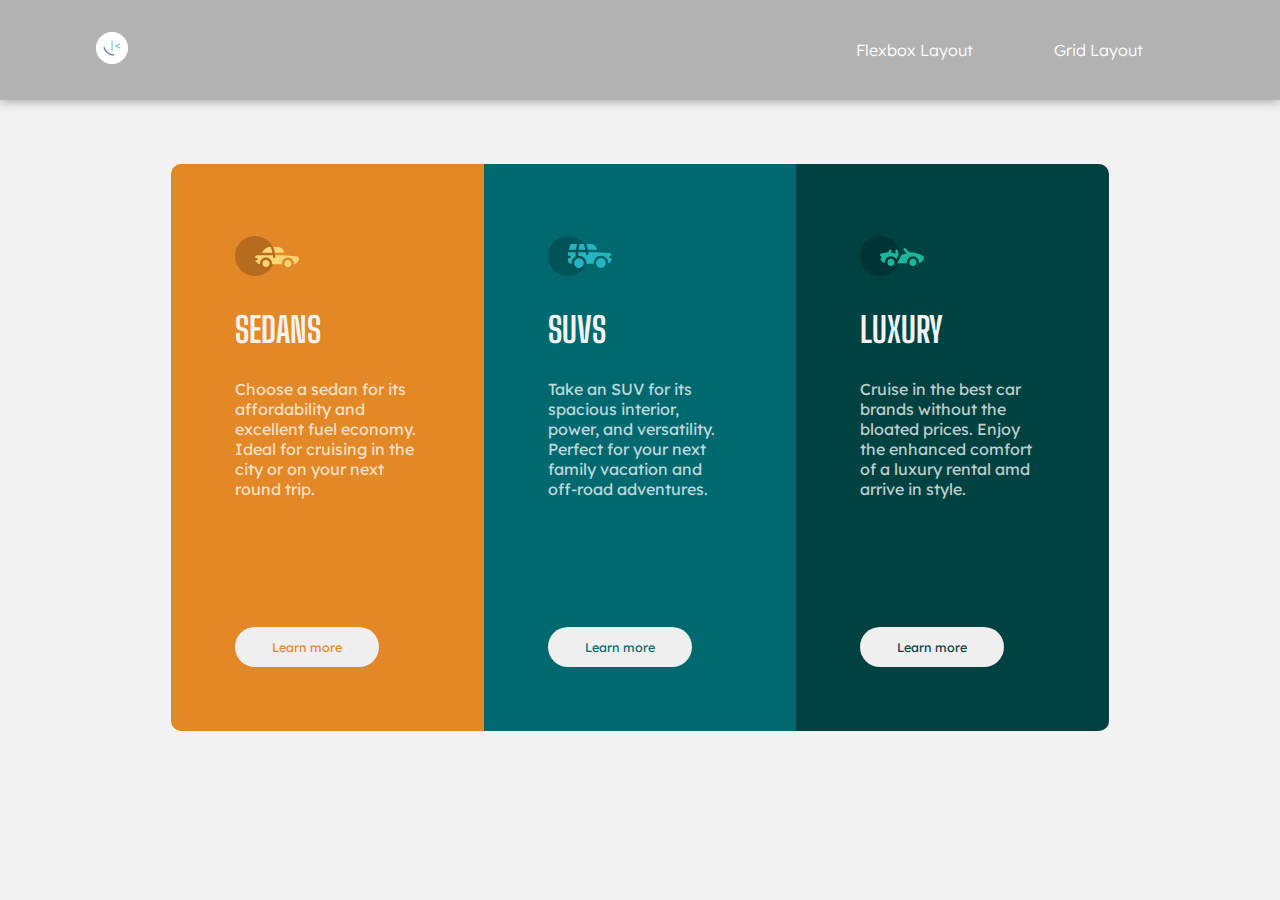
==== pages/CSS-Flexbox.html @ b99c587c "Navigation bar and Flexbox Layout Design" ====
<!DOCTYPE html>
<html>
    <head>
        <meta charset="utf-8">
        <meta http-equiv="X-UA-Compatible" content="IE=edge">
        <title></title>
        <meta name="description" content="">
        <meta name="viewport" content="width=device-width, initial-scale=1">
        <link rel="stylesheet" href="../assets/styles.css">
    </head>
    <body>
        <div class="header">
            <div class="logo">
                <img src="../assets/icons/favicon-32x32.png" alt="logo">
            </div>
            <nav class="navbar">
                <ul>
                    <li><a href="./CSS-Flexbox.html">Flexbox Layout</a></li>
                    <li><a href="./CSS-Grid.html">Grid Layout</a></li>
                </ul>
            </nav>
        </div>

        <div class="page-content">
            <div class="flex-container">
                <div class="sedans padding">
                    <img src="../assets/icons/icon-sedans.svg" alt="sedans">
                    <h2>SEDANS</h2>
                    <p>Choose a sedan for its affordability and excellent fuel economy.
                    Ideal for cruising in the city or on your next round trip.
                    </p>
                    <button class="btn" style="color: hsl(31, 77%, 52%);">Learn more</button>
                </div>
                <div class="suvs padding">
                    <img src="../assets/icons/icon-suvs.svg" alt="suvs">
                    <h2>SUVS</h2>
                    <p>Take an SUV for its spacious interior, power, and versatility.
                    Perfect for your next family vacation and off-road adventures.</p>
                    <button class="btn" style="color: hsl(184, 100%, 22%);">Learn more</button>
                </div>
                <div class="luxury padding">
                    <img src="../assets/icons/icon-luxury.svg" alt="luxury">
                    <h2>LUXURY</h2>
                    <p>Cruise in the best car brands without the bloated prices.
                    Enjoy the enhanced comfort of a luxury rental amd arrive in style.</p>
                    <button class="btn" style="color: hsl(179, 100%, 13%);">Learn more</button>
                </div>
            </div>
        </div>
    </body>
</html>
---- assets/styles.css ----
@import url('https://fonts.googleapis.com/css2?family=Lexend+Deca:wght@100;200;300;400;500;600;700;800;900&display=swap');
@import url('https://fonts.googleapis.com/css2?family=Big+Shoulders+Display:wght@100;200;300;400;500;600;700;800;900&display=swap');

:root{
    --body-color: hsla(0, 0%, 100%, 0.75);
    --light-gray: hsl(0, 0%, 95%);
    --bright-orange: hsl(31, 77%, 52%);
    --dark-cyan: hsl(184, 100%, 22%);
    --very-dark-cyan: hsl(179, 100%, 13%);
    --header-text: 'Big Shoulders Display', cursive;
    --body-text: 'Lexend Deca', sans-serif;
}

body{
    background-color: var(--light-gray);
    padding: 0;
    margin: auto;
    width: 100%;
    height: 100%;
}

.header{
    background-color: hsl(0, 1%, 70%);
    box-shadow: 0 1px 10px rgb(158, 158, 158);
    display: flex;
    flex-direction: row;
    justify-content: space-between;
}

.logo{
    margin: 1.5rem 6rem;
}

img{
    margin-top: 0.5rem;
}

.navbar{
    margin: 1.5rem 6rem;
}

.navbar ul{
    display: flex;
    direction: row;
    justify-content: space-between;
    align-items: center;
}

.navbar ul li {
    list-style: none;
    padding: 0 20px;
}

.navbar ul li a{
    text-decoration: none;
    font-family: var(--body-text);
    color: white;
    font-weight: 300;
    font-size: 16px;
    padding: 0 1.3rem;
    cursor: pointer;
}

.navbar ul li a:hover{
    color: rgb(120, 248, 248);
    text-decoration: underline;
}

.page-content{
    margin-top: 4rem
}

.flex-container{
    display: flex;
    flex-direction: row;
    justify-content: center;
    align-items: center;
    width: 78%;
    margin: auto;
}

.sedans{
    background-color: var(--bright-orange);
    border-radius: 10px 0 0 10px;
}

.suvs{
    background-color: var(--dark-cyan);
}

.luxury{
    background-color: var(--very-dark-cyan);
    border-radius: 0 10px 10px 0;
}

.padding{
    width: 18.5%;
    padding: 4rem
}

h2{
    font-family: var(--header-text);
    font-size: 35px;
    font-weight: 700;
    color: var(--light-gray);
}

p{
    font-family: var(--body-text);
    font-weight: 400;
    color: var(--body-color);
}

.btn{
    margin-top: 7rem;
    width: 9rem;
    padding: 12px;
    border: none;
    outline: none;
    border-radius: 20px;
    font-family: var(--body-text);
    font-weight: 400;
    font-size: 12.5px;
    cursor: pointer;
}
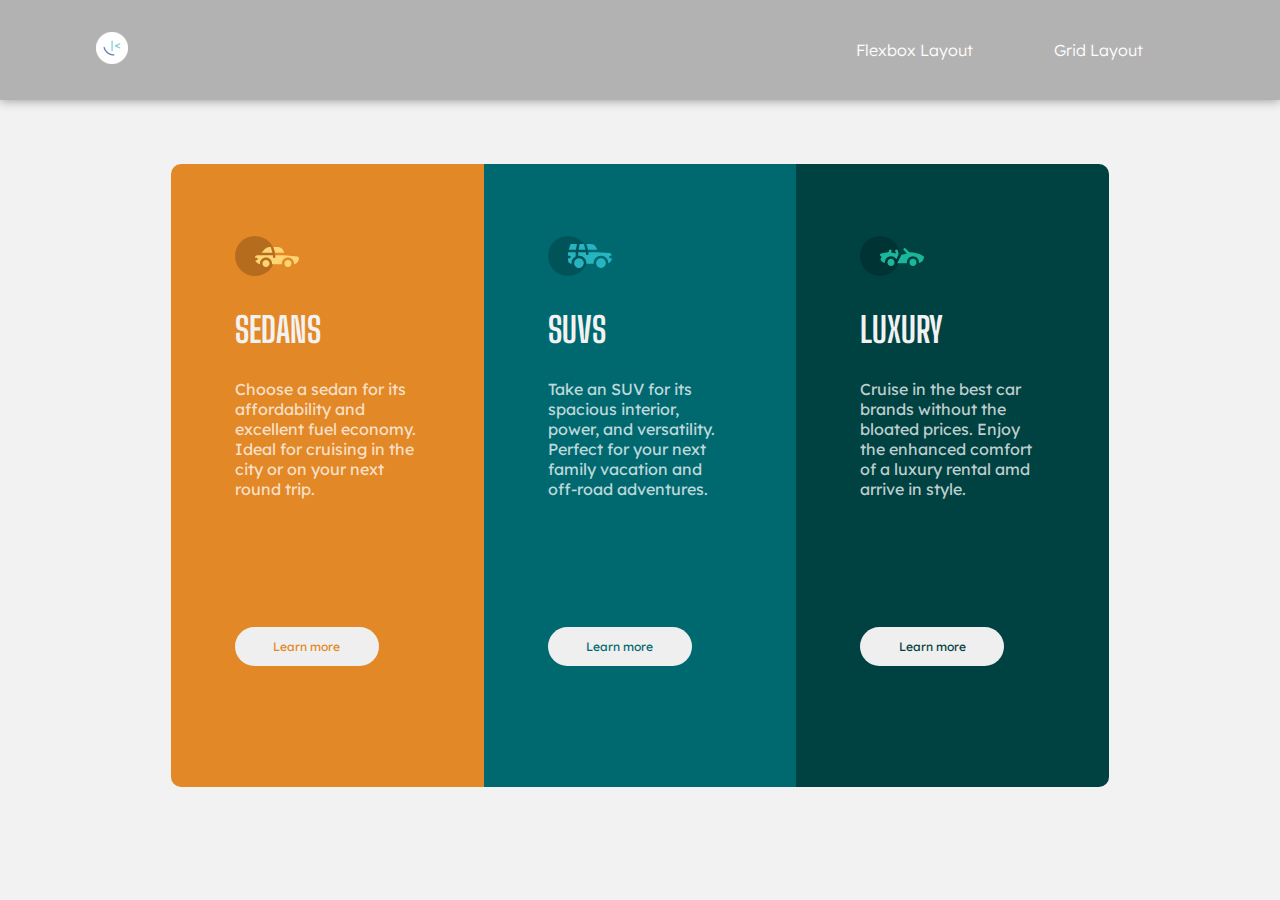
==== commit 86eac27f: "button update" ====
--- a/pages/CSS-Flexbox.html
+++ b/pages/CSS-Flexbox.html
@@ -29,21 +29,21 @@
                     <p>Choose a sedan for its affordability and excellent fuel economy.
                     Ideal for cruising in the city or on your next round trip.
                     </p>
-                    <button class="btn" style="color: hsl(31, 77%, 52%);">Learn more</button>
+                    <button class="btn sedans-btn-color">Learn more</button>
                 </div>
                 <div class="suvs padding">
                     <img src="../assets/icons/icon-suvs.svg" alt="suvs">
                     <h2>SUVS</h2>
                     <p>Take an SUV for its spacious interior, power, and versatility.
                     Perfect for your next family vacation and off-road adventures.</p>
-                    <button class="btn" style="color: hsl(184, 100%, 22%);">Learn more</button>
+                    <button class="btn suvs-btn-color">Learn more</button>
                 </div>
                 <div class="luxury padding">
                     <img src="../assets/icons/icon-luxury.svg" alt="luxury">
                     <h2>LUXURY</h2>
                     <p>Cruise in the best car brands without the bloated prices.
                     Enjoy the enhanced comfort of a luxury rental amd arrive in style.</p>
-                    <button class="btn" style="color: hsl(179, 100%, 13%);">Learn more</button>
+                    <button class="btn luxury-btn-color">Learn more</button>
                 </div>
             </div>
         </div>
--- a/assets/styles.css
+++ b/assets/styles.css
@@ -83,7 +83,6 @@
     background-color: var(--bright-orange);
     border-radius: 10px 0 0 10px;
 }
-
 .suvs{
     background-color: var(--dark-cyan);
 }
@@ -95,6 +94,7 @@
 
 .padding{
     width: 18.5%;
+    height: 55vh;
     padding: 4rem
 }
 
@@ -120,6 +120,89 @@
     border-radius: 20px;
     font-family: var(--body-text);
     font-weight: 400;
-    font-size: 12.5px;
+    font-size: 12px;
     cursor: pointer;
 }
+.sedans-btn-color{
+    color: var(--bright-orange);
+}
+.suvs-btn-color{
+    color: var(--dark-cyan);
+}
+.luxury-btn-color{
+    color: var(--very-dark-cyan);
+}
+
+.btn:hover{
+    background-color: transparent;
+    border: 1px solid var(--light-gray);
+}
+.sedans-btn-color:hover{
+    color: var(--light-gray);
+}
+.suvs-btn-color:hover{
+    color: var(--light-gray);
+}
+.luxury-btn-color:hover{
+    color: var(--light-gray);
+}
+
+
+
+
+
+
+
+.main-grid{
+    width: 50vw;
+    height: 70vh;
+    margin: auto;
+
+    display: grid;
+    grid-template-rows: 49% 49%;
+    align-content: space-between;
+}
+
+.top-grid{
+    width: 100%;
+    height: 100%;
+    display: grid;
+    grid-template-columns: 59% 39%;
+    justify-content: space-between;
+}
+
+.red{
+    width: 100%;
+    background-color: rgb(241, 73, 22);
+}
+
+.orange{
+    width: 100%;
+    background-color: orange;
+}
+
+.bottom-grid{
+    width: 100%;
+    height: 100%;
+    display: grid;
+    grid-template-columns: 49% 49%;
+    justify-content: space-between;
+}
+
+.green{
+    background-color: rgb(35, 201, 35);
+}
+
+.blue-grid{
+    display: grid;
+    grid-template-rows: 42% 53%;
+    align-content: space-between;
+}
+
+.top-blue{
+    background-color: rgb(65, 166, 206);
+}
+
+.bottom-blue{
+    background-color: rgb(65, 166, 206);
+}
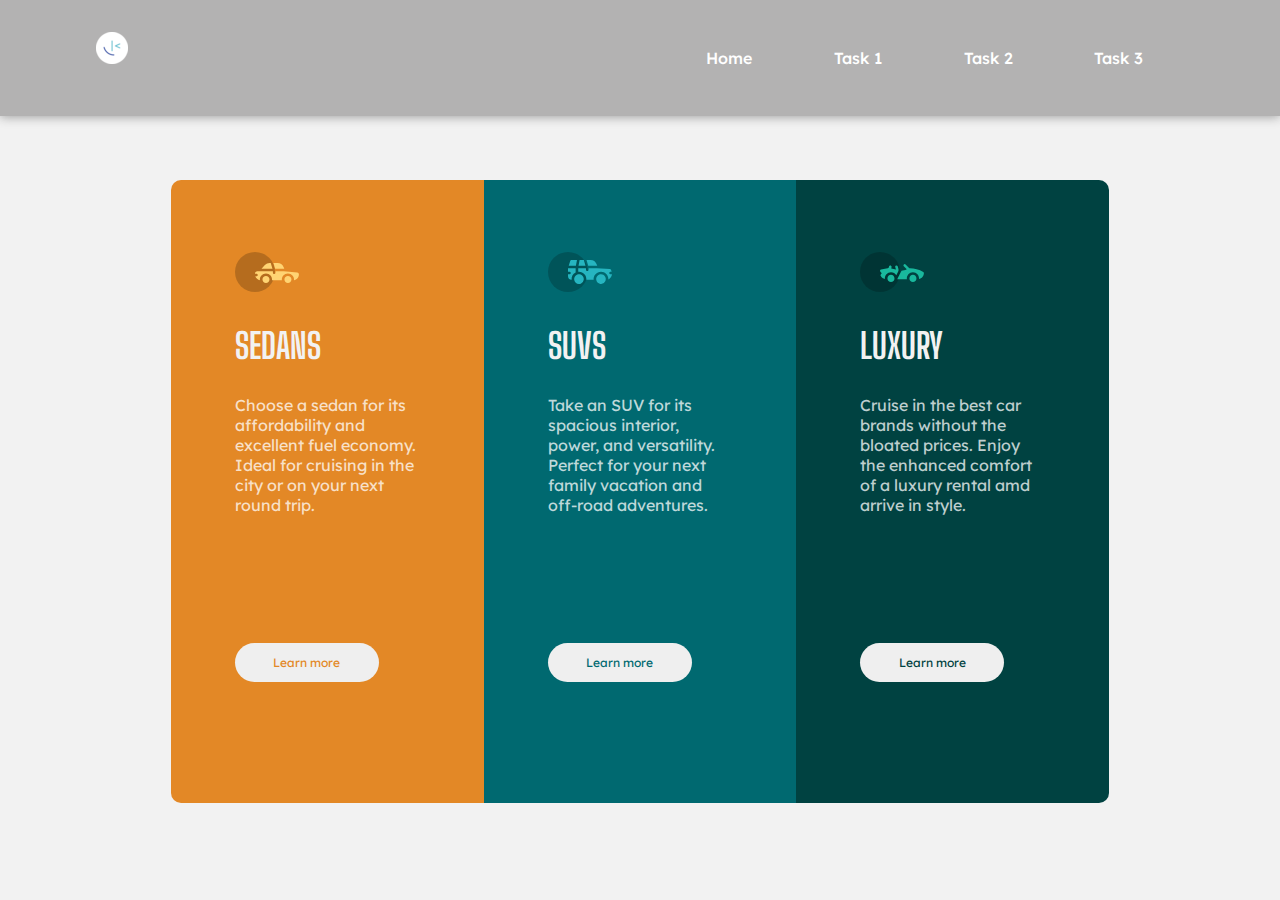
==== commit 7104432c: "Task Update" ====
--- a/pages/CSS-Flexbox.html
+++ b/pages/CSS-Flexbox.html
@@ -3,7 +3,7 @@
     <head>
         <meta charset="utf-8">
         <meta http-equiv="X-UA-Compatible" content="IE=edge">
-        <title></title>
+        <title>Task 1</title>
         <meta name="description" content="">
         <meta name="viewport" content="width=device-width, initial-scale=1">
         <link rel="stylesheet" href="../assets/styles.css">
@@ -15,8 +15,10 @@
             </div>
             <nav class="navbar">
                 <ul>
-                    <li><a href="./CSS-Flexbox.html">Flexbox Layout</a></li>
-                    <li><a href="./CSS-Grid.html">Grid Layout</a></li>
+                    <li><a href="../index.html">Home</a></li>
+                    <li><a href="./CSS-Flexbox.html">Task 1</a></li>
+                    <li><a href="./CSS-Grid.html">Task 2</a></li>
+                    <li><a href="./RegistrationPage.html">Task 3</a></li>
                 </ul>
             </nav>
         </div>
--- a/assets/styles.css
+++ b/assets/styles.css
@@ -1,16 +1,24 @@
 @import url('https://fonts.googleapis.com/css2?family=Lexend+Deca:wght@100;200;300;400;500;600;700;800;900&display=swap');
 @import url('https://fonts.googleapis.com/css2?family=Big+Shoulders+Display:wght@100;200;300;400;500;600;700;800;900&display=swap');
+@import url('https://fonts.googleapis.com/css2?family=Poppins:wght@100;200;300;400;500;600;700;800;900&display=swap');
 
 :root{
+    --header-text: 'Big Shoulders Display', cursive;
+    --body-text: 'Lexend Deca', sans-serif;
+    --poppins: 'Poppins', sans-serif;
     --body-color: hsla(0, 0%, 100%, 0.75);
     --light-gray: hsl(0, 0%, 95%);
     --bright-orange: hsl(31, 77%, 52%);
     --dark-cyan: hsl(184, 100%, 22%);
     --very-dark-cyan: hsl(179, 100%, 13%);
-    --header-text: 'Big Shoulders Display', cursive;
-    --body-text: 'Lexend Deca', sans-serif;
-}
-
+    --red: hsl(0, 100%, 74%); 
+    --green: hsl(154, 59%, 51%);
+    --blue: hsl(248, 32%, 49%);
+    --dark-blue: hsla(249, 10%, 26%, 0.2); 
+    --grayish-blue: hsl(246, 25%, 77%);
+}
+
+/*General Styles*/
 body{
     background-color: var(--light-gray);
     padding: 0;
@@ -36,7 +44,7 @@
 }
 
 .navbar{
-    margin: 1.5rem 6rem;
+    margin: 2rem 6rem;
 }
 
 .navbar ul{
@@ -55,14 +63,14 @@
     text-decoration: none;
     font-family: var(--body-text);
     color: white;
-    font-weight: 300;
+    font-weight: 500;
     font-size: 16px;
     padding: 0 1.3rem;
     cursor: pointer;
 }
 
 .navbar ul li a:hover{
-    color: rgb(120, 248, 248);
+    color: rgb(65, 221, 221);
     text-decoration: underline;
 }
 
@@ -70,6 +78,50 @@
     margin-top: 4rem
 }
 
+/* General Styles*/
+
+
+
+/* Specific Home Page Styles*/
+.content{
+    width: 50%;
+    margin: auto;
+}
+
+.preview{
+    margin: 2rem 0;
+    padding: 2rem;
+    background-color: rgb(224, 224, 224);
+    display: flex;
+    flex-direction: row;
+    justify-content: flex-start;
+    align-items: center;
+}
+
+.preview img{
+    width: 30%;
+    border-radius: 5px;
+}
+
+.preview a{
+    font-family: var(--body-text);
+    font-size: 20px;
+    text-decoration: none;
+    color: #4b4848;
+    margin-left: 3rem;
+}
+
+.preview a:hover{
+    text-decoration: underline;
+    color: rgb(8, 182, 182);
+}
+
+
+/*Specific Home Page Styles*/
+
+
+
+/*Specific Task 1 - CSS Flexbox Styles*/
 .flex-container{
     display: flex;
     flex-direction: row;
@@ -147,12 +199,10 @@
     color: var(--light-gray);
 }
 
-
-
-
-
-
-
+/*Specific Task 1- CSS Flexbox Styles*/
+
+
+/*Specific Task 2- CSS Grid Styles*/
 .main-grid{
     width: 50vw;
     height: 70vh;
@@ -206,3 +256,119 @@
 .bottom-blue{
     background-color: rgb(65, 166, 206);
 }
+
+/*Specific Task 2- CSS Grid Styles*/
+
+
+/*Specific Task 3-Registration Page*/
+.reg{
+    width: 90%;
+    margin: 2rem auto;
+}
+.reg-content{
+    display: flex;
+    flex-direction: row;
+    align-items: center;
+    /*column-gap: 10rem;*/
+
+    background-image: url("./images/bg-intro-desktop.png");
+    background-size: 100%;
+    background-color: var(--red);
+}
+
+.article{
+    margin-left: 8.5rem;
+    margin-top: 5rem;
+}
+
+.article-header{
+    font-family: var(--poppins);
+    font-weight: 700;
+    font-size: 43px;
+    line-height: 40px;
+    margin-bottom: 2.9rem;
+}
+
+.article-body{
+    font-family: var(--poppins);
+    font-weight: 400;
+}
+
+.reg-form{
+    width: 100vw;
+    display: flex;
+    flex-direction: column;
+    justify-content: center;
+    align-items: center;
+    margin: 7rem 0;
+    margin-right: 3.5rem;
+}
+
+form{
+    display: flex;
+    flex-direction: column;
+    font-family: var(--poppins);
+    justify-content: center;
+}
+
+.form-header{
+    background-color: var(--blue);
+    border-radius: 8px;
+    box-shadow: 0 5px 2px var(--dark-blue);
+    margin-bottom: 1rem;
+    padding: 0.7rem;
+    font-size: 12px;
+    text-align: center;
+    color: white;
+}
+
+.input-bg{
+    display: flex;
+    flex-direction: column;
+    justify-content: center;
+
+    background-color: white;
+    padding: 2rem;
+    border-radius: 8px;
+    box-shadow: 0 4px var(--dark-blue);
+}
+
+.reg-input{
+    width: 360px;
+    margin: 0.5rem;
+    padding: 1rem 1.5rem;
+    outline: none;
+    font-family: var(--poppins);
+    font-weight: 600;
+    border: 1px solid var(--grayish-blue);
+    border-radius: 5px;
+}
+
+.reg-btn{
+    margin: 1rem 0.5rem;
+    padding: 10px;
+    font-family: var(--poppins);
+    font-weight: 500;
+    background-color: var(--green);
+    color: white;
+    border: none;
+    border-radius: 5px;
+    box-shadow: 0 2.5px 1px rgb(41, 179, 119);;
+    cursor: pointer;
+}
+
+.reg-btn:hover{
+    background-color: hsla(154, 59%, 51%, 0.7);
+}
+
+.bold-red{
+    font-family: var(--poppins);
+    color: var(--grayish-blue);
+    font-size: 9px;
+    text-align: center;
+}
+
+.bold-red b{
+    color: var(--red);
+    font-weight: 700;
+}